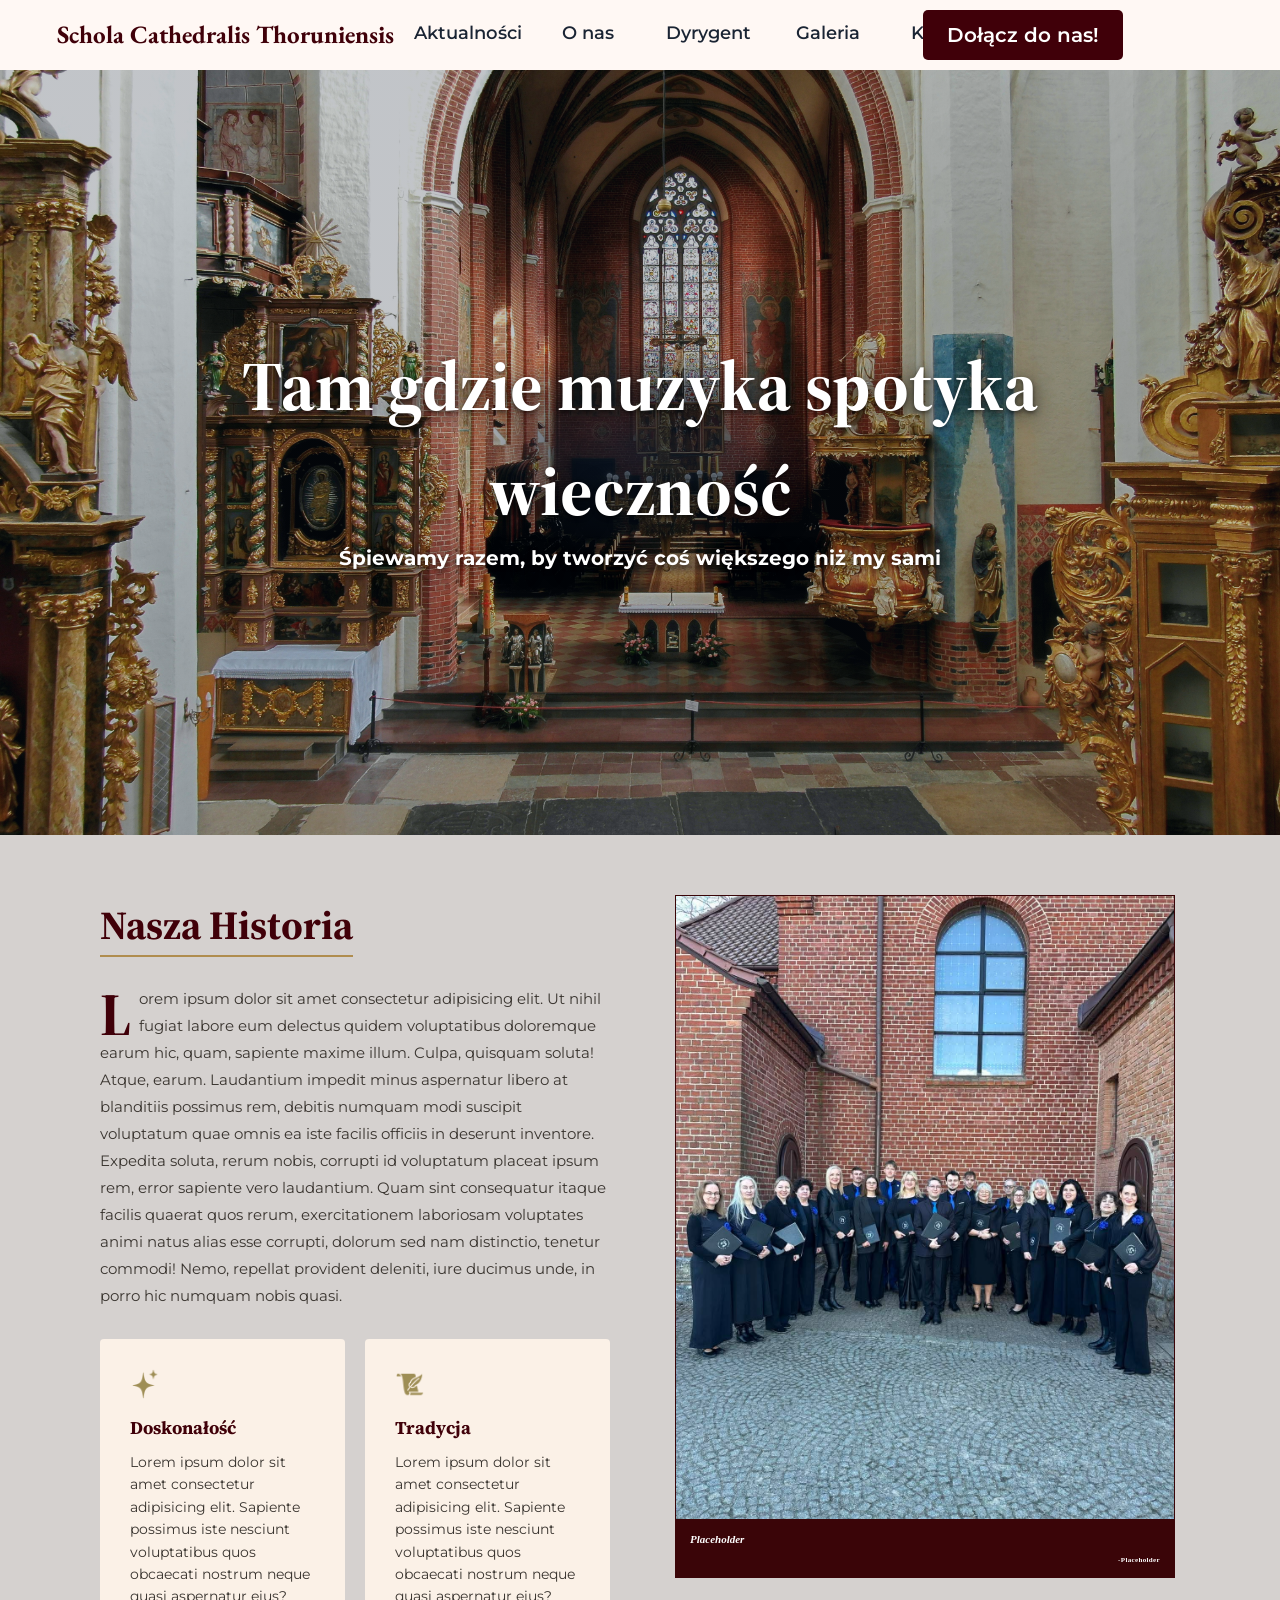
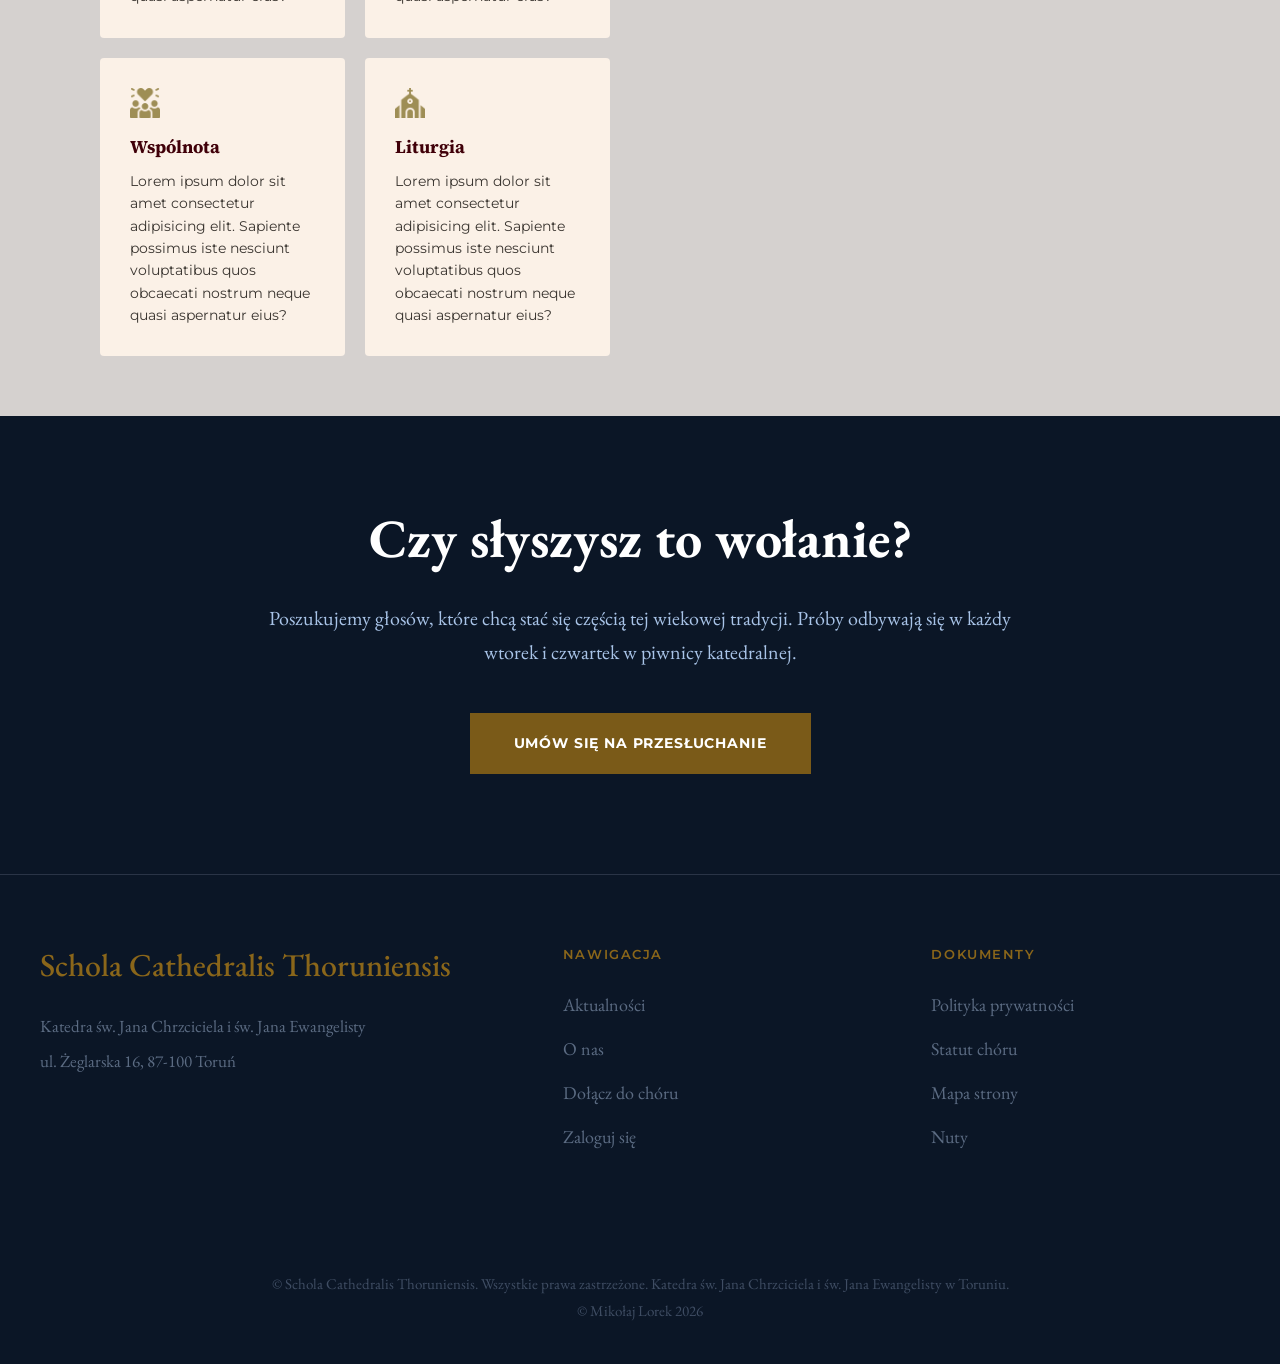
==== index.html @ 30264f5c "finished main page" ====
<!DOCTYPE html>
<html lang="en">
<head>
    <meta charset="UTF-8">
    <meta name="viewport" content="width=device-width, initial-scale=1.0">
    <title>Chór Schola Cathedralis Thoruniensis</title>
    <link rel="preconnect" href="https://fonts.googleapis.com">
    <link rel="preconnect" href="https://fonts.gstatic.com" crossorigin>
    <link href="https://fonts.googleapis.com/css2?family=EB+Garamond:ital,wght@0,400..800;1,400..800&display=swap" rel="stylesheet">
    <link rel="preconnect" href="https://fonts.googleapis.com">
    <link rel="preconnect" href="https://fonts.gstatic.com" crossorigin>
    <link href="https://fonts.googleapis.com/css2?family=EB+Garamond:ital,wght@0,400..800;1,400..800&family=Montserrat:ital,wght@0,100..900;1,100..900&display=swap" rel="stylesheet">
    <link rel="preconnect" href="https://fonts.googleapis.com">
    <link rel="preconnect" href="https://fonts.gstatic.com" crossorigin>
    <link href="https://fonts.googleapis.com/css2?family=EB+Garamond:ital,wght@0,400..800;1,400..800&family=Montserrat:ital,wght@0,100..900;1,100..900&family=Source+Serif+4:ital,opsz,wght@0,8..60,200..900;1,8..60,200..900&display=swap" rel="stylesheet">
    <link rel="stylesheet" href="assets/css/base/reset.css">
    <link rel="stylesheet" href="assets/css/components/header.css">
    <link rel="stylesheet" href="assets/css/pages/main.css">
    <link rel="stylesheet" href="assets/css/layout/container.css">
    <link rel="stylesheet" href="assets/css/components/footer.css">
</head>
<body>
    <header>
        <nav>
            <div class="logo">
                <h2><a href="index.html">Schola Cathedralis Thoruniensis</a></h2>
            </div>
            <ul>
                <li><a href="#">Aktualności</a></li>
                <li><a href="#">O nas</a></li>
                <li><a href="#">Dyrygent</a></li>
                <li><a href="#">Galeria</a></li>
                <li><a href="#">Kontakt</a></li>
            </ul>
            <button class="primary">Dołącz do nas!</button>
        </nav>
    </header>
    <main>
        <section class="cta">
          <div class="cta-img">
            <img src="assets/images/cta-vibrant.jpg" alt="Ołtarz Katedry św. Jana Chrzciciela i św. Jana Ewangelisty w Toruniu">
          </div>  
          <div class="hero-title">
            <h1>Tam gdzie muzyka spotyka wieczność</h1>
            <h2>Śpiewamy razem, by tworzyć coś większego niż my sami</h2>
          </div>
        </section>
        <section class="secondary-container about-short">
            <div class="about-container-one">
                <div class="about">
                    <h2>Nasza Historia</h2>
                    <p>Lorem ipsum dolor sit amet consectetur adipisicing elit. Ut nihil fugiat labore eum delectus quidem voluptatibus doloremque earum hic, quam, sapiente maxime illum. Culpa, quisquam soluta! Atque, earum. Laudantium impedit minus aspernatur libero at blanditiis possimus rem, debitis numquam modi suscipit voluptatum quae omnis ea iste facilis officiis in deserunt inventore. Expedita soluta, rerum nobis, corrupti id voluptatum placeat ipsum rem, error sapiente vero laudantium. Quam sint consequatur itaque facilis quaerat quos rerum, exercitationem laboriosam voluptates animi natus alias esse corrupti, dolorum sed nam distinctio, tenetur commodi! Nemo, repellat provident deleniti, iure ducimus unde, in porro hic numquam nobis quasi.</p>
                </div>
                <div class="card-box">
                    <div class="card">
                        <img src="assets/images/stars.png" alt="Ikona gwiazd">
                        <h4>Doskonałość</h4>
                        <p>Lorem ipsum dolor sit amet consectetur adipisicing elit. Sapiente possimus iste nesciunt voluptatibus quos obcaecati nostrum neque quasi aspernatur eius?</p>
                    </div>
                    <div class="card">
                        <img src="/assets/images/script.png" alt="Ikona pergaminu">
                        <h4>Tradycja</h4>
                        <p>Lorem ipsum dolor sit amet consectetur adipisicing elit. Sapiente possimus iste nesciunt voluptatibus quos obcaecati nostrum neque quasi aspernatur eius?</p>
                    </div>
                    <div class="card">
                        <img src="assets/images/love.png" alt="Ikona społeczności">
                        <h4>Wspólnota</h4>
                        <p>Lorem ipsum dolor sit amet consectetur adipisicing elit. Sapiente possimus iste nesciunt voluptatibus quos obcaecati nostrum neque quasi aspernatur eius?</p>
                    </div>
                    <div class="card">
                        <img src="assets/images/church.png" alt="Ikona kościoła">
                        <h4>Liturgia</h4>
                        <p>Lorem ipsum dolor sit amet consectetur adipisicing elit. Sapiente possimus iste nesciunt voluptatibus quos obcaecati nostrum neque quasi aspernatur eius?</p>
                    </div>
                </div>
            </div>
            <div class="about-container-two">
                <div class="about-image">
                    <img src="assets/images/sct.jpg" alt="Zdjęcie chóru Schola Thoruniensis Cathedralis">
                </div>
                <div class="about-quote">
                    <h3>Placeholder</h3>
                    <p>-Placeholder</p>
                </div>
            </div>
        </section>
    </main>
    <footer>
        <div class="footer-container">
            <div class="footer-cta">
                <h2>Czy słyszysz to wołanie?</h2>
                <p>Poszukujemy głosów, które chcą stać się częścią tej wiekowej tradycji. Próby odbywają się w każdy wtorek i czwartek w piwnicy katedralnej.</p>
                <button class="secondary">Umów się na przesłuchanie</button>
            </div>
            <div class="footer-nav">
                <div class="footer-nav-info">
                    <h3>Schola Cathedralis Thoruniensis</h3>
                    <p>Katedra św. Jana Chrzciciela i św. Jana Ewangelisty</p>
                    <p>ul. Żeglarska 16, 87-100 Toruń</p>
                </div>
                <div class="footer-nav-main">
                    <h4>Nawigacja</h4>
                    <ul>
                        <li><a href="#">Aktualności</a></li>
                        <li><a href="#">O nas</a></li>
                        <li><a href="#">Dołącz do chóru</a></li>
                        <li><a href="#">Zaloguj się</a></li>
                    </ul>
                </div>
                <div class="footer-nav-documents">
                    <h4>Dokumenty</h4>
                    <ul>
                        <li><a href="#">Polityka prywatności</a></li>
                        <li><a href="#">Statut chóru</a></li>
                        <li><a href="#">Mapa strony</a></li>
                        <li><a href="#">Nuty</a></li>
                    </ul>
                </div>
            </div>
            <div class="footer-copyrights">
                <p>&copy; Schola Cathedralis Thoruniensis. Wszystkie prawa zastrzeżone. Katedra św. Jana Chrzciciela i św. Jana Ewangelisty w Toruniu.</p>
                <p>&copy; Mikołaj Lorek 2026</p>
            </div>
        </div>
    </footer>
</body>
</html>
---- assets/css/components/header.css ----
nav {
    background-color: #FFF8F4;
    height: 7rem;
    width: 100%;
    display: flex;
    flex-direction: row;
    align-items: center;
    justify-content: space-around;
    padding: 0 5rem;
}

.logo h2 a {
    font-size: 2.5rem;
    color: #400009;
    font-family: 'EB Garamond';
}

nav ul {
    display: flex;
    width: 60rem;
    height: 100%;
    align-items: center;
    justify-content: space-around;
}

nav ul li {
    display: flex;
    width: 12rem;
    height: 100%;
    align-items: center;
    justify-content: center;
}

nav ul li a {
    position: relative;
    color: #1a2433;
    font-family: 'Montserrat';
    font-size: 1.8rem;
    font-weight: 550;
    padding-bottom: 0.4rem;
}

nav ul li a::after {
    content: '';
    position: absolute;
    bottom: 0;
    left: 0;
    width: 100%;
    height: 1px;
    background-color: #400009;
    transform: scaleX(0);
    transform-origin: left;
    transition: transform 0.3s ease-in-out;
}

nav ul li a:hover {
    font-weight: 600;
    color: #400009;
}

nav ul li a:hover::after {
    transform: scaleX(1);
}

.primary {
    display: flex;
    justify-content: center;
    align-items: center;
    position: relative;
    width: 20rem;
    height: 5rem;
    right: 10rem;
    font-family: 'Montserrat';
    font-size: 2rem;
    font-weight: 600;
    color: #fff;
    background-color: #400009;
    border: none;
    border-radius: 0.5rem;
    cursor: pointer;
}

.primary:hover {
    background-color: #650717;
    transition: 0.1s ease-in-out;
}
---- assets/css/pages/main.css ----
.cta {
    position: relative;
    margin: 0;
    height: 85vh;
    width: 100vw;
}

.cta-img {
    position: relative;
    width: 100%;
    height: 100%;
}

.cta-img img {
    width: 100%;
    height: 100%;
    object-fit: cover;
    object-position: center;
    display: block;
}

.hero-title {
    position: absolute;
    inset: 0;
    display: flex;
    flex-direction: column;
    align-items: center;
    justify-content: center;
    text-align: center;
    padding: 0 10rem;
    z-index: 2;
    color: #fff;
}

.hero-title::before {
    content: "";
    position: absolute;
    inset: 0;
    z-index: -1;
    background: radial-gradient(
        ellipse at center,
        rgba(11, 22, 38, 0.8) 0%,
        rgba(11, 22, 38, 0.6) 10%,
        rgba(11, 22, 38, 0.25) 20%
    );
}

.hero-title h1,
.hero-title h2 {
    text-shadow: 0 2px 4px rgba(0, 0, 0, 0.5), 0 4px 20px rgba(0, 0, 0, 0.6);
}

.hero-title h1 {
    font-size: 7rem;
    font-weight: bold;
    font-family: 'Source Serif 4';
}

.hero-title h2 {
    font-family: 'Montserrat';
    font-size: 2rem;
}

.about-short {
    display: flex;
    flex-direction: row;
    padding: 6rem 10rem;
    gap: 6rem;
    background-color: #d5d1cf;
    background-image: url("https://www.transparenttextures.com/patterns/paper-3.png");
}

.about-container-one {
    display: flex;
    flex-direction: column;
    flex: 1;
}

.about-container-two {
    display: flex;
    flex-direction: column;
    flex: 1;
    align-items: center;
}

.about h2 {
    font-family: 'Source Serif 4', serif;
    font-size: 4rem;
    color: #400009;
    margin-bottom: 0.8rem;
    border-bottom: 2px solid #b08d4f;
    display: inline-block;
}

.about p {
    font-family: 'Montserrat', sans-serif;
    font-size: 1.5rem;
    line-height: 1.8;
    color: #3a3530;
    margin-top: 2rem;
}

.about p::first-letter {
    font-family: 'Source Serif 4', serif;
    font-size: 6rem;
    font-weight: bold;
    color: #400009;
    float: left;
    line-height: 0.8;
    margin-right: 0.8rem;
    margin-top: 0.5rem;
}

.card-box {
    display: grid;
    grid-template-columns: 1fr 1fr;
    gap: 2rem;
    margin-top: 3rem;
}

.card {
    background-color: #fbf1e7;
    padding: 3rem;
    border-radius: 4px;
}

.card img {
    width: 3rem;
    height: 3rem;
    margin-bottom: 1.5rem;
    filter: brightness(0) saturate(100%) invert(58%) sepia(24%) saturate(660%) hue-rotate(9deg) brightness(92%) contrast(88%);
}

.card h4 {
    font-family: 'Source Serif 4', serif;
    font-size: 1.8rem;
    color: #400009;
    margin-bottom: 1rem;
}

.card p {
    font-family: 'Montserrat', sans-serif;
    font-size: 1.4rem;
    line-height: 1.6;
    color: #3a3530;
}

.about-image {
    position: relative;
    border: 1px #3a0508 solid;
    width: 50rem;
}

.about-image img {
    display: block;
    width: 100%;
    aspect-ratio: 4 / 5;
    object-fit: cover;
}

.about-quote {
    padding: 1.25rem 1.5rem;
    background-color: #3a0508;
    color: #fff;
    width: 50rem;
}

.about-quote h3 {
    margin: 0 0 0.75rem;
    font-family: "Playfair Display", Georgia, serif;
    font-size: 1.1rem;
    font-style: italic;
    font-weight: 600;
    line-height: 1.4;
}

.about-quote p {
    margin: 0;
    font-size: 0.7rem;
    font-weight: 700;
    letter-spacing: 0.05em;
    text-align: right;
}
---- assets/css/layout/container.css ----
.main-container {
    margin: 0 10rem;
}

.secondary-container {
    margin: 0;
}
---- assets/css/components/footer.css ----
footer {
    background-color: #0b1626;
    font-family: "EB Garamond", Georgia, serif;
}

.footer-container {
    width: 100%;
}



.footer-cta {
    max-width: 82rem;
    margin: 0 auto;
    padding: 9rem 3rem 10rem;
    text-align: center;
}

.footer-cta h2 {
    margin-bottom: 3rem;
    font-family: "EB Garamond", Georgia, serif;
    font-size: 5.4rem;
    font-weight: 700;
    line-height: 1.2;
    color: #ffffff;
}

.footer-cta p {
    margin-bottom: 4.4rem;
    font-family: "EB Garamond", Georgia, serif;
    font-size: 2rem;
    line-height: 1.7;
    color: #a9c4e8;
}

.footer-cta button {
    padding: 2rem 4.4rem;
    border: none;
    background-color: #7a5a18;
    font-family: "Montserrat", sans-serif;
    font-size: 1.4rem;
    font-weight: 700;
    letter-spacing: 0.06em;
    text-transform: uppercase;
    color: #ffffff;
    cursor: pointer;
    transition: background-color 0.2s ease;
}

.footer-cta button:hover {
    background-color: #946c1c;
}

.footer-cta button:focus-visible {
    outline: 2px solid #a9c4e8;
    outline-offset: 3px;
}

.footer-nav {
    display: flex;
    gap: 6rem;
    padding: 7rem max(4rem, calc((100% - 1280px) / 2)) 9rem;
    border-top: 1px solid #2a3446;
}

.footer-nav-info {
    flex: 1.5;
}

.footer-nav-main,
.footer-nav-documents {
    flex: 1;
}

.footer-nav-info h3 {
    margin-bottom: 2.6rem;
    font-family: "EB Garamond", Georgia, serif;
    font-size: 3.2rem;
    font-weight: 500;
    line-height: 1.3;
    color: #8a661a;
}

.footer-nav-info p {
    margin-bottom: 0.8rem;
    max-width: 36rem;
    font-family: "EB Garamond", Georgia, serif;
    font-size: 1.7rem;
    line-height: 1.6;
    color: #5b6b82;
}

.footer-nav-info p:last-child {
    max-width: none;
}

.footer-nav-main h4,
.footer-nav-documents h4 {
    margin-bottom: 2.6rem;
    font-family: "Montserrat", sans-serif;
    font-size: 1.3rem;
    font-weight: 600;
    letter-spacing: 0.12em;
    text-transform: uppercase;
    color: #8a661a;
}

.footer-nav ul {
    list-style: none;
}

.footer-nav li + li {
    margin-top: 1.7rem;
}

.footer-nav a {
    font-family: "EB Garamond", Georgia, serif;
    font-size: 1.8rem;
    color: #5b6b82;
    text-decoration: none;
    transition: color 0.2s ease;
}

.footer-nav a:hover,
.footer-nav a:focus-visible {
    color: #a9c4e8;
}

.footer-copyrights {
    padding: 3rem 4rem 4rem;
    text-align: center;
}

.footer-copyrights p {
    font-family: "EB Garamond", Georgia, serif;
    font-size: 1.5rem;
    line-height: 1.8;
    color: #3f4d63;
}

/* @media (max-width: 900px) {
    .footer-cta h2 {
        font-size: 4.2rem;
    }

    .footer-nav {
        flex-wrap: wrap;
        gap: 5rem 4rem;
    }

    .footer-nav-info {
        flex: 1 1 100%;
    }

    .footer-nav-info p {
        max-width: none;
    }
}

@media (max-width: 520px) {
    .footer-cta {
        padding: 6rem 2.4rem 7rem;
    }

    .footer-cta h2 {
        font-size: 3.6rem;
    }

    .footer-cta p {
        font-size: 1.8rem;
    }

    .footer-nav {
        flex-direction: column;
        flex-wrap: nowrap;
        padding: 5rem 2.4rem 6rem;
    }

    .footer-nav-info,
    .footer-nav-main,
    .footer-nav-documents {
        flex: none;
    }

    .footer-copyrights {
        padding: 2.4rem 2.4rem 3.6rem;
    }
} */
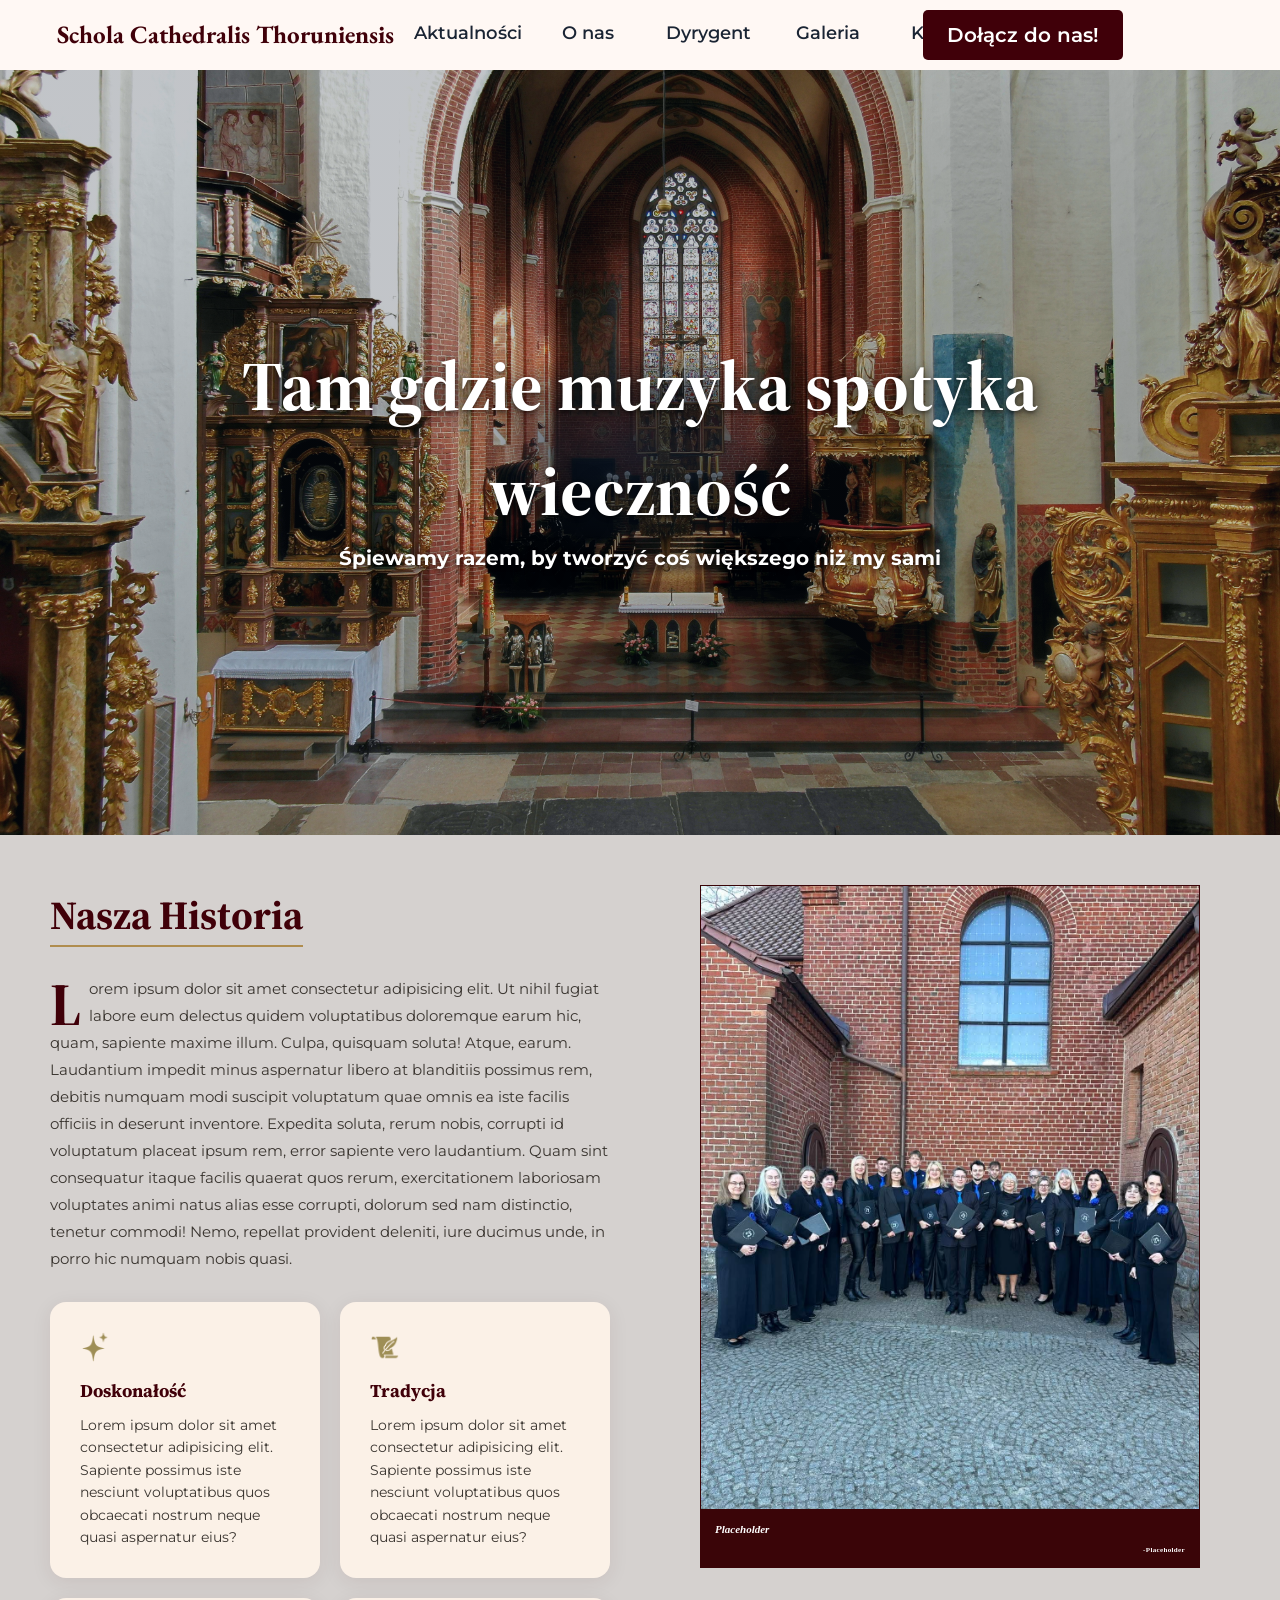
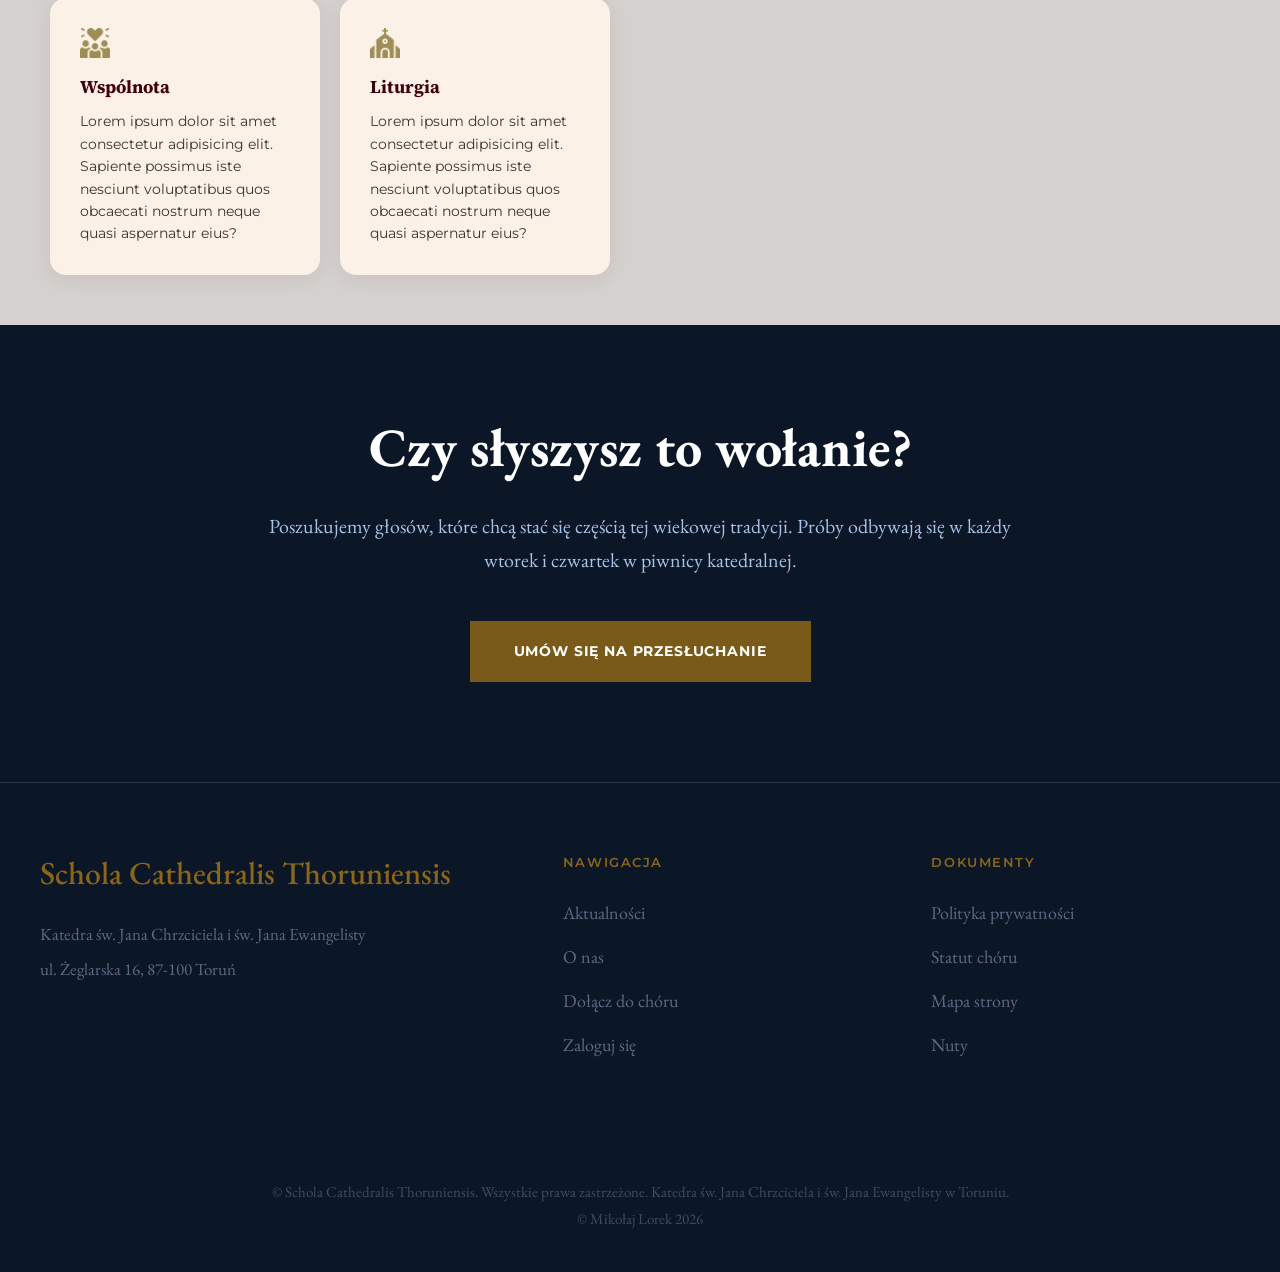
==== commit 0defcc59: "few changes regarding cta, and content of website." ====
--- a/index.html
+++ b/index.html
@@ -20,11 +20,17 @@
     <link rel="stylesheet" href="assets/css/components/footer.css">
 </head>
 <body>
-    <header>
-        <nav>
-            <div class="logo">
-                <h2><a href="index.html">Schola Cathedralis Thoruniensis</a></h2>
-            </div>
+<header>
+    <nav>
+        <div class="logo">
+            <h2><a href="index.html">Schola Cathedralis Thoruniensis</a></h2>
+        </div>
+        <button class="burger" aria-label="Otwórz menu" aria-expanded="false" aria-controls="nav-menu">
+            <span></span>
+            <span></span>
+            <span></span>
+        </button>
+        <div class="nav-menu" id="nav-menu">
             <ul>
                 <li><a href="#">Aktualności</a></li>
                 <li><a href="#">O nas</a></li>
@@ -32,13 +38,17 @@
                 <li><a href="#">Galeria</a></li>
                 <li><a href="#">Kontakt</a></li>
             </ul>
-            <button class="primary">Dołącz do nas!</button>
-        </nav>
-    </header>
+            <a href="join.html" class="primary">Dołącz do nas!</a>
+        </div>
+    </nav>
+</header>
     <main>
         <section class="cta">
           <div class="cta-img">
-            <img src="assets/images/cta-vibrant.jpg" alt="Ołtarz Katedry św. Jana Chrzciciela i św. Jana Ewangelisty w Toruniu">
+            <video src="assets/videos/Katedra śśw. Janów w Toruniu.mp4" poster="assets/images/cta-vibrant.jpg"
+                   autoplay muted loop playsinline preload="metadata"
+                   disablepictureinpicture disableremoteplayback
+                   aria-hidden="true" tabindex="-1"></video>
           </div>  
           <div class="hero-title">
             <h1>Tam gdzie muzyka spotyka wieczność</h1>
@@ -58,7 +68,7 @@
                         <p>Lorem ipsum dolor sit amet consectetur adipisicing elit. Sapiente possimus iste nesciunt voluptatibus quos obcaecati nostrum neque quasi aspernatur eius?</p>
                     </div>
                     <div class="card">
-                        <img src="/assets/images/script.png" alt="Ikona pergaminu">
+                        <img src="assets/images/script.png" alt="Ikona pergaminu">
                         <h4>Tradycja</h4>
                         <p>Lorem ipsum dolor sit amet consectetur adipisicing elit. Sapiente possimus iste nesciunt voluptatibus quos obcaecati nostrum neque quasi aspernatur eius?</p>
                     </div>
@@ -123,5 +133,6 @@
             </div>
         </div>
     </footer>
+    <script src="assets/js/nav-menu.js"></script>
 </body>
 </html>
--- a/assets/css/components/header.css
+++ b/assets/css/components/header.css
@@ -83,4 +83,107 @@
 .primary:hover {
     background-color: #650717;
     transition: 0.1s ease-in-out;
+}
+
+.nav-menu {
+    display: contents;
+}
+
+.burger {
+    display: none;
+}
+
+@media (max-width: 1024px) {
+    nav {
+        position: relative;
+        z-index: 10;
+        justify-content: space-between;
+        padding: 0 3rem;
+    }
+
+    .burger {
+        display: block;
+        position: relative;
+        width: 4.4rem;
+        height: 4.4rem;
+        background: none;
+        border: none;
+        cursor: pointer;
+    }
+
+    .burger:focus-visible {
+        outline: 2px solid #400009;
+        outline-offset: 2px;
+    }
+
+    .burger span {
+        position: absolute;
+        top: 50%;
+        left: 50%;
+        width: 2.8rem;
+        height: 0.25rem;
+        margin: -0.125rem 0 0 -1.4rem;
+        background-color: #400009;
+        border-radius: 0.2rem;
+    }
+
+    .burger span:nth-child(1) {
+        transform: translateY(-0.9rem);
+    }
+
+    .burger span:nth-child(3) {
+        transform: translateY(0.9rem);
+    }
+
+    .nav-menu {
+        display: flex;
+        flex-direction: column;
+        align-items: center;
+        position: absolute;
+        top: 100%;
+        left: 0;
+        width: 100%;
+        height: 0;
+        overflow: hidden;
+        background-color: #FFF8F4;
+    }
+
+    .nav-menu::after {
+        content: '';
+        flex: none;
+        height: 4rem;
+    }
+
+    .nav-menu ul {
+        flex-shrink: 0;
+        flex-direction: column;
+        width: 100%;
+        height: auto;
+        padding-top: 1rem;
+    }
+
+    .nav-menu ul li {
+        width: 100%;
+        height: 6rem;
+    }
+
+    .nav-menu ul li a {
+        font-size: 2.2rem;
+    }
+
+    .nav-menu .primary {
+        flex-shrink: 0;
+        right: 0;
+        margin-top: 1.5rem;
+    }
+}
+
+@media (max-width: 520px) {
+    nav {
+        padding: 0 2rem;
+    }
+
+    .logo h2 a {
+        font-size: 1.9rem;
+    }
 }
--- a/assets/css/pages/main.css
+++ b/assets/css/pages/main.css
@@ -17,6 +17,14 @@
     object-fit: cover;
     object-position: center;
     display: block;
+}
+
+.cta-img video {
+    display: block;
+    width: 100%;
+    height: 100%;
+    object-fit: cover;
+    pointer-events: none;
 }
 
 .hero-title {
@@ -64,7 +72,7 @@
 .about-short {
     display: flex;
     flex-direction: row;
-    padding: 6rem 10rem;
+    padding: 5rem;
     gap: 6rem;
     background-color: #d5d1cf;
     background-image: url("https://www.transparenttextures.com/patterns/paper-3.png");
@@ -121,7 +129,8 @@
 .card {
     background-color: #fbf1e7;
     padding: 3rem;
-    border-radius: 4px;
+    border-radius: 1.6rem;
+    box-shadow: 0 0.4rem 2rem rgba(64, 0, 9, 0.08);
 }
 
 .card img {
@@ -180,4 +189,36 @@
     font-weight: 700;
     letter-spacing: 0.05em;
     text-align: right;
+}
+
+@media (max-width: 1024px) {
+    .about-short {
+        flex-direction: column;
+        padding: 1rem;
+    }
+
+    .card-box {
+        display: flex;
+        flex-direction: column;
+    }
+
+    .about-image {
+        width: 100%;
+    }
+
+    .about-quote {
+        width: 100%;
+    }
+
+    .hero-title {
+        padding: 0 1rem;
+    }
+
+    .hero-title h1 {
+        font-size: 3rem;
+    }
+
+    .hero-title h2 {
+        font-size: 1.5rem;
+    }
 }
--- a/assets/css/components/footer.css
+++ b/assets/css/components/footer.css
@@ -138,7 +138,7 @@
     color: #3f4d63;
 }
 
-/* @media (max-width: 900px) {
+@media (max-width: 900px) {
     .footer-cta h2 {
         font-size: 4.2rem;
     }
@@ -185,4 +185,4 @@
     .footer-copyrights {
         padding: 2.4rem 2.4rem 3.6rem;
     }
-} */+}
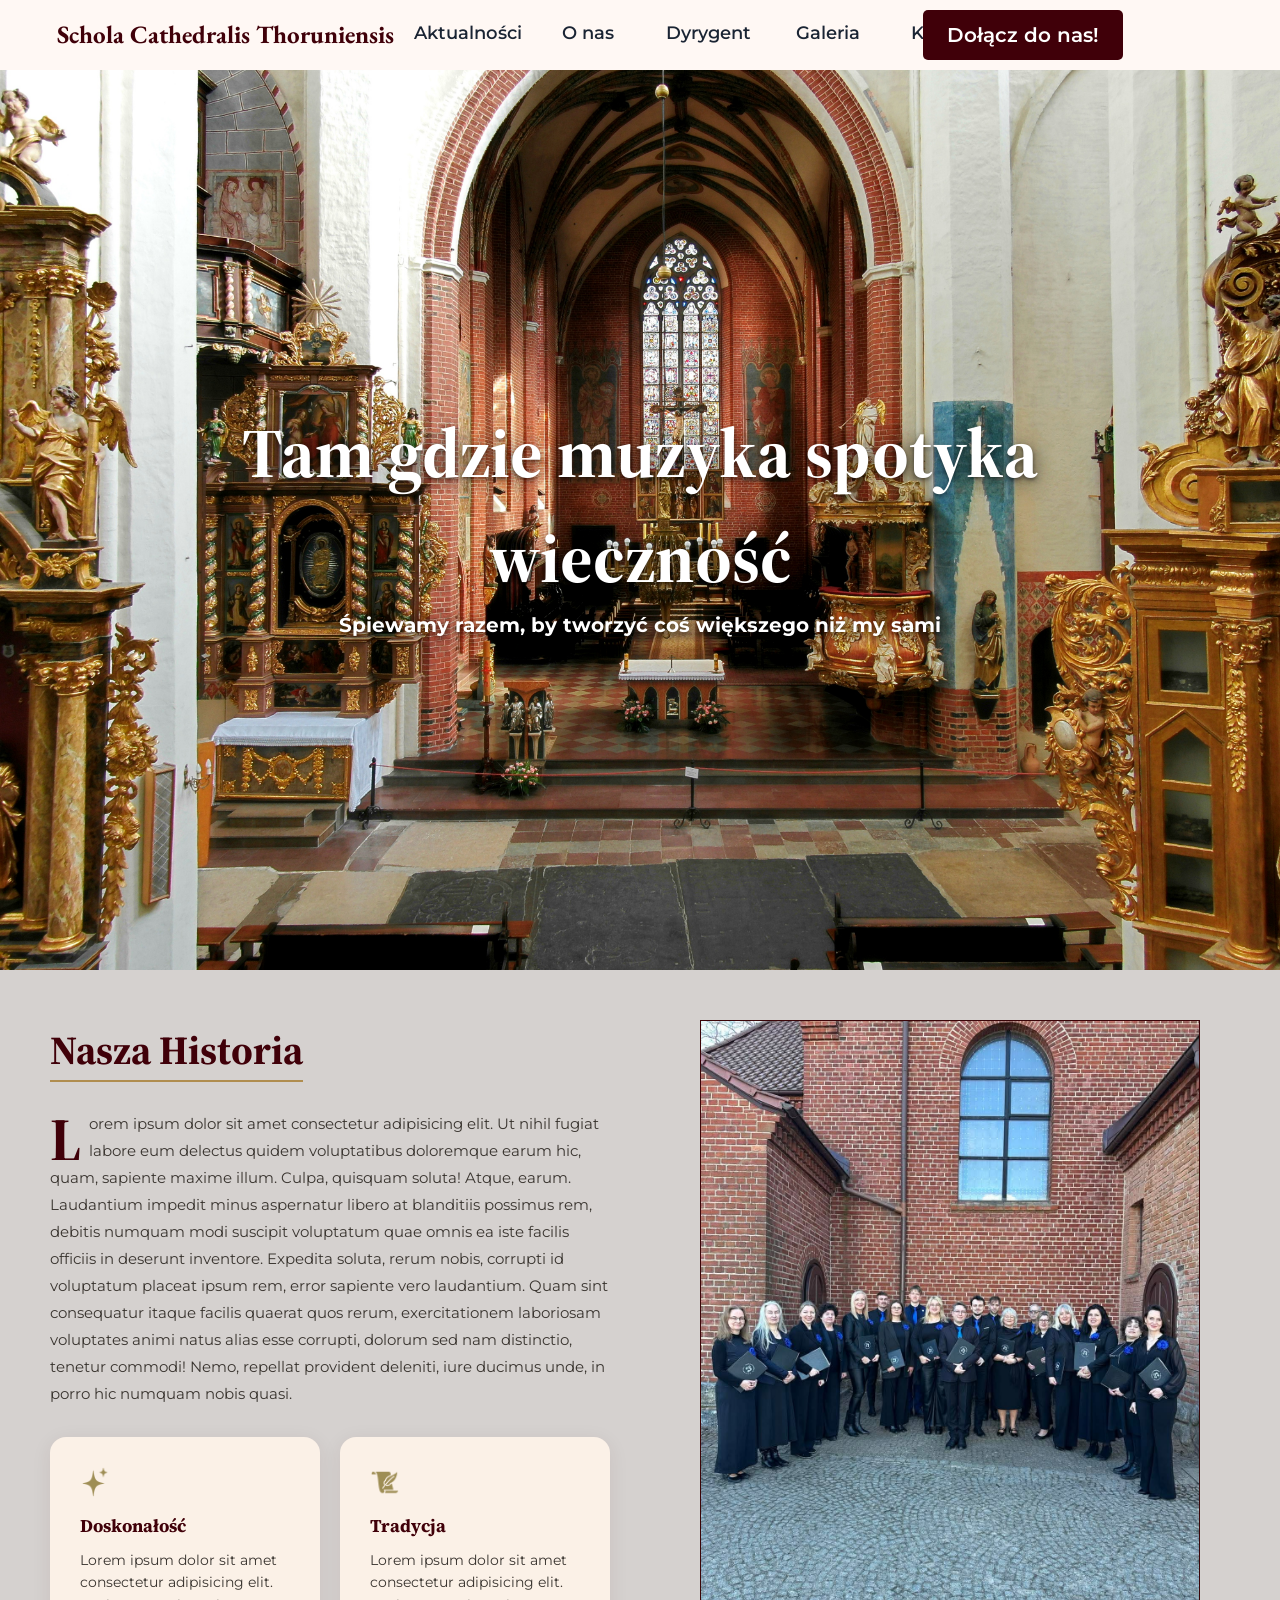
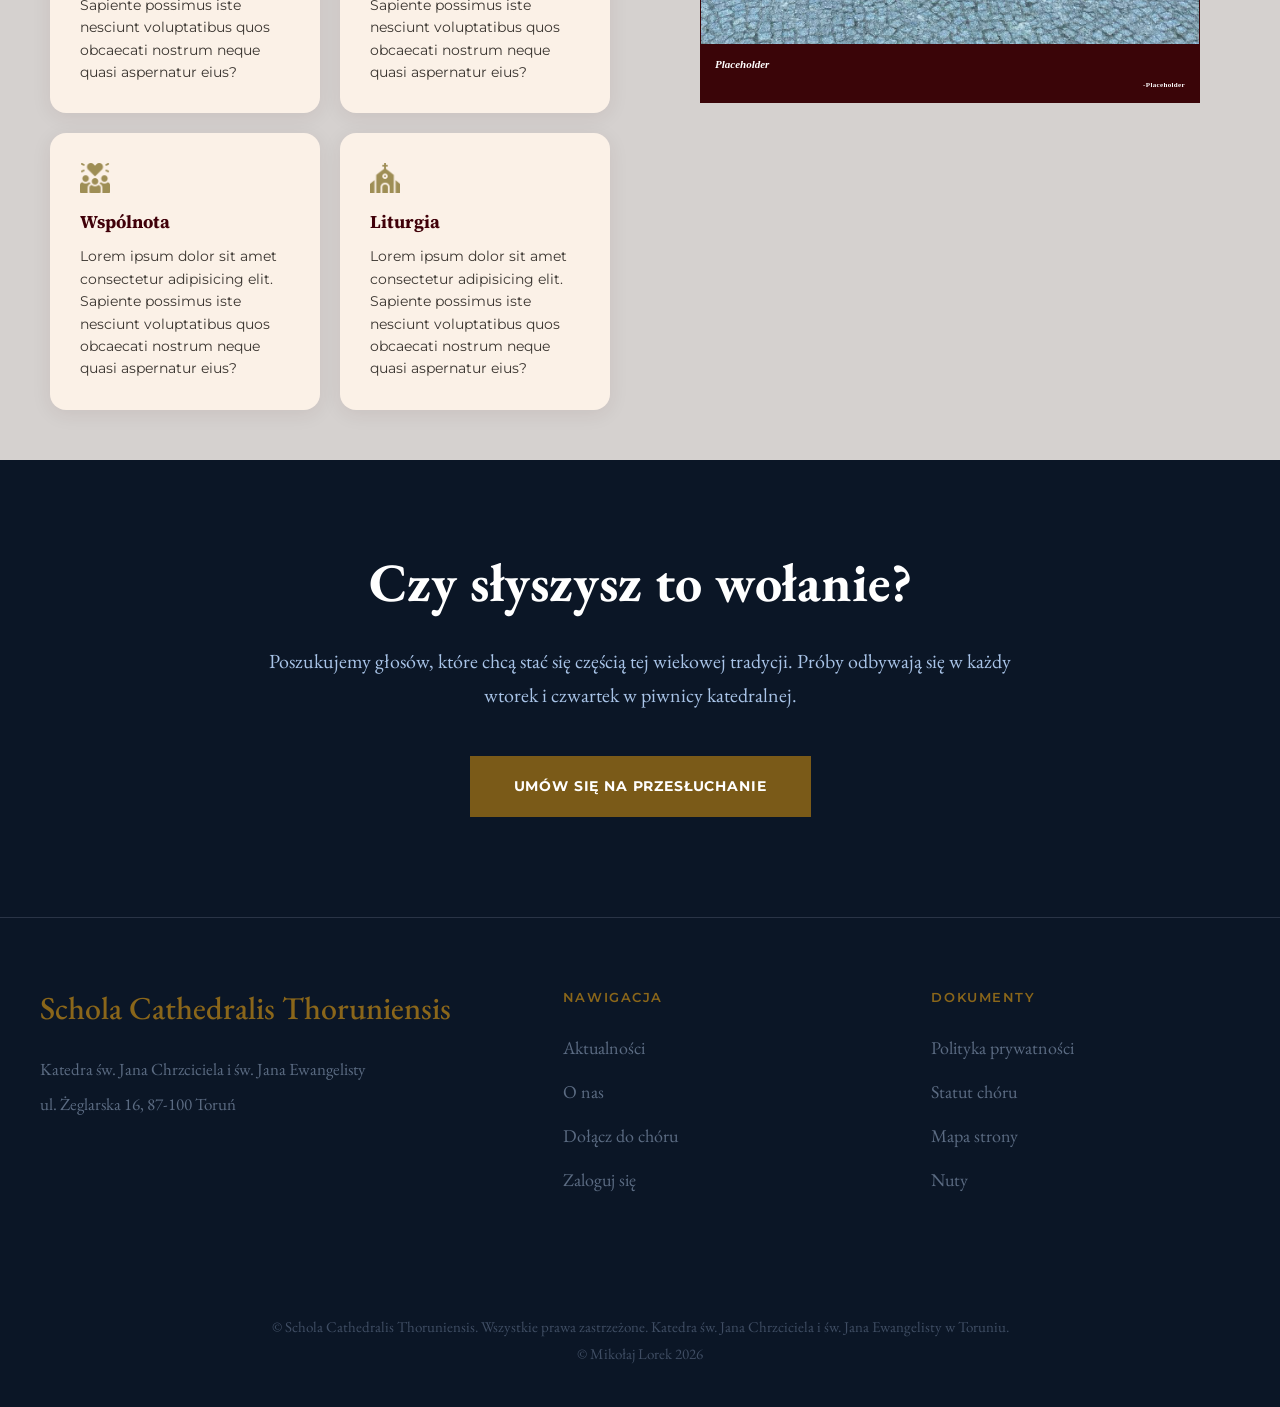
==== commit 4b47754c: "Created Conductor sub-page" ====
--- a/index.html
+++ b/index.html
@@ -34,7 +34,7 @@
             <ul>
                 <li><a href="#">Aktualności</a></li>
                 <li><a href="#">O nas</a></li>
-                <li><a href="#">Dyrygent</a></li>
+                <li><a href="dyrygent.html">Dyrygent</a></li>
                 <li><a href="#">Galeria</a></li>
                 <li><a href="#">Kontakt</a></li>
             </ul>
--- a/assets/css/pages/main.css
+++ b/assets/css/pages/main.css
@@ -1,7 +1,7 @@
 .cta {
     position: relative;
     margin: 0;
-    height: 85vh;
+    height: 100vh;
     width: 100vw;
 }
 
@@ -38,19 +38,6 @@
     padding: 0 10rem;
     z-index: 2;
     color: #fff;
-}
-
-.hero-title::before {
-    content: "";
-    position: absolute;
-    inset: 0;
-    z-index: -1;
-    background: radial-gradient(
-        ellipse at center,
-        rgba(11, 22, 38, 0.8) 0%,
-        rgba(11, 22, 38, 0.6) 10%,
-        rgba(11, 22, 38, 0.25) 20%
-    );
 }
 
 .hero-title h1,
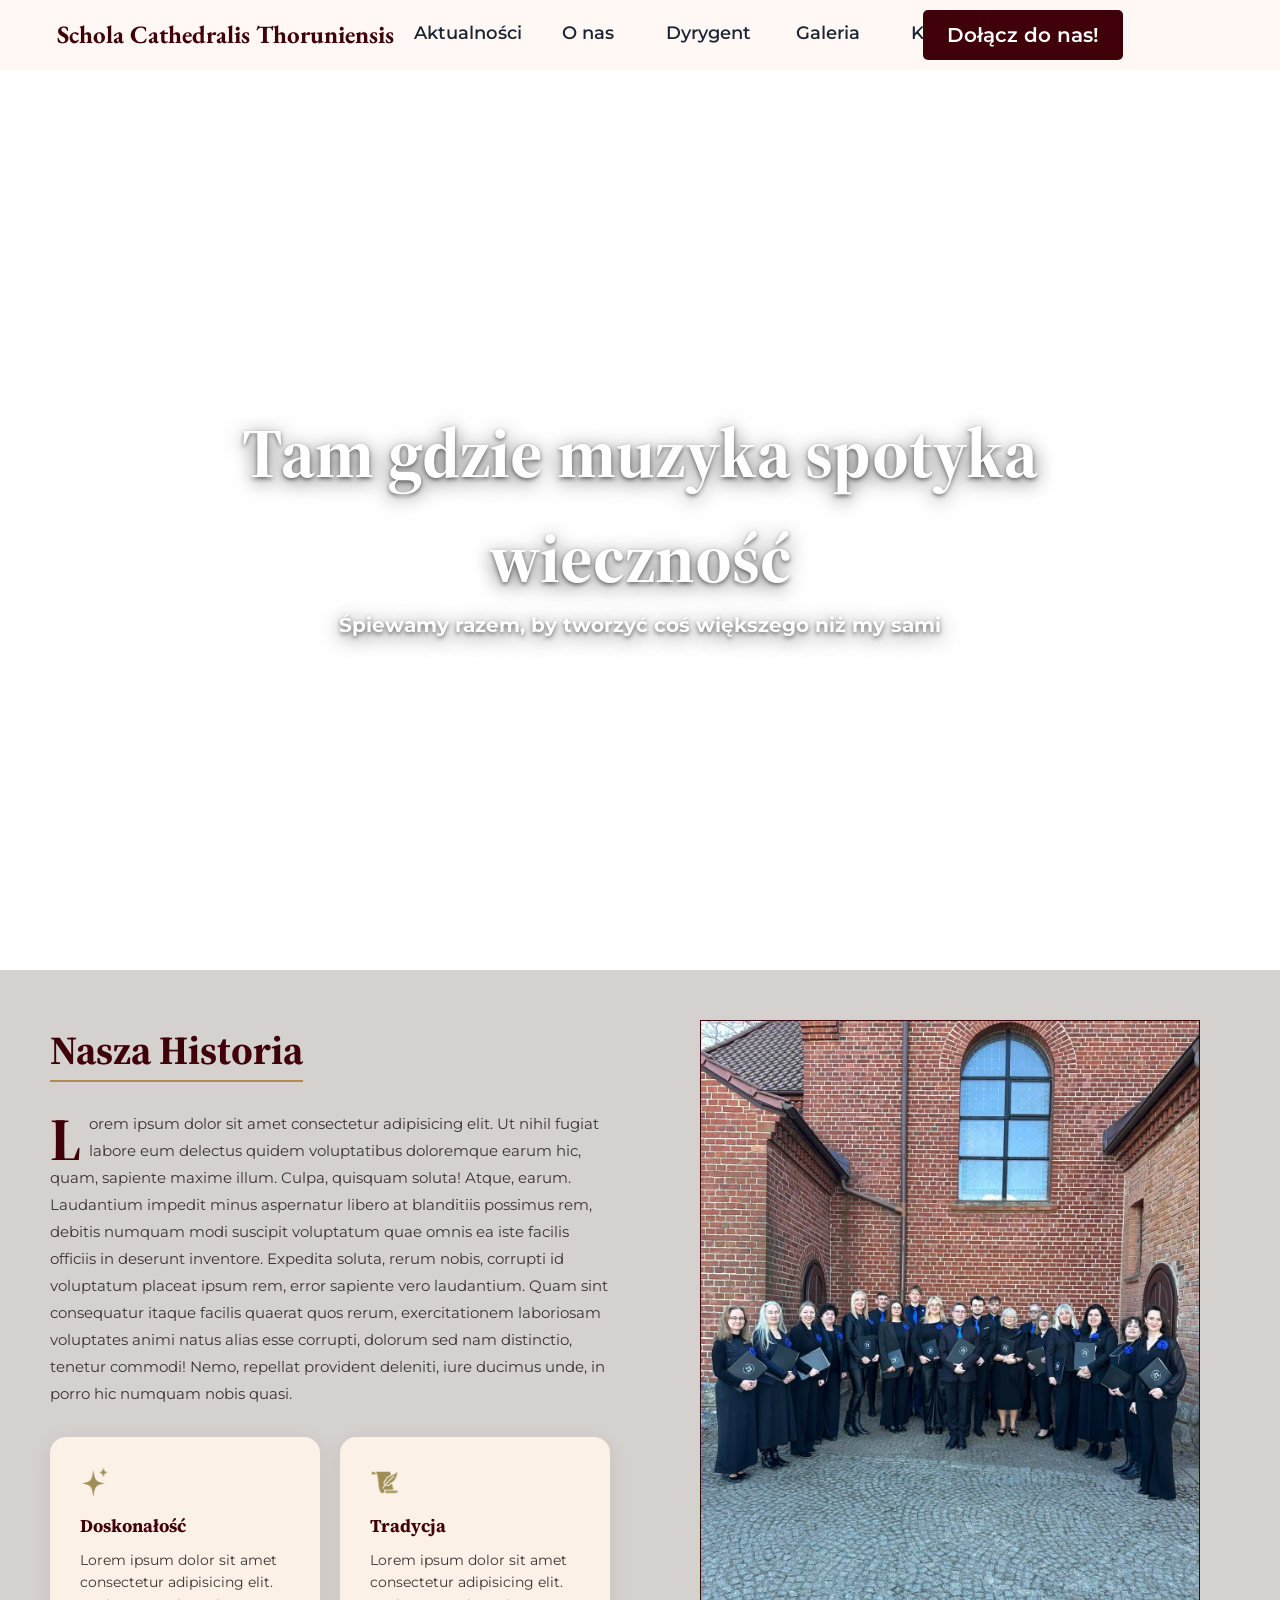
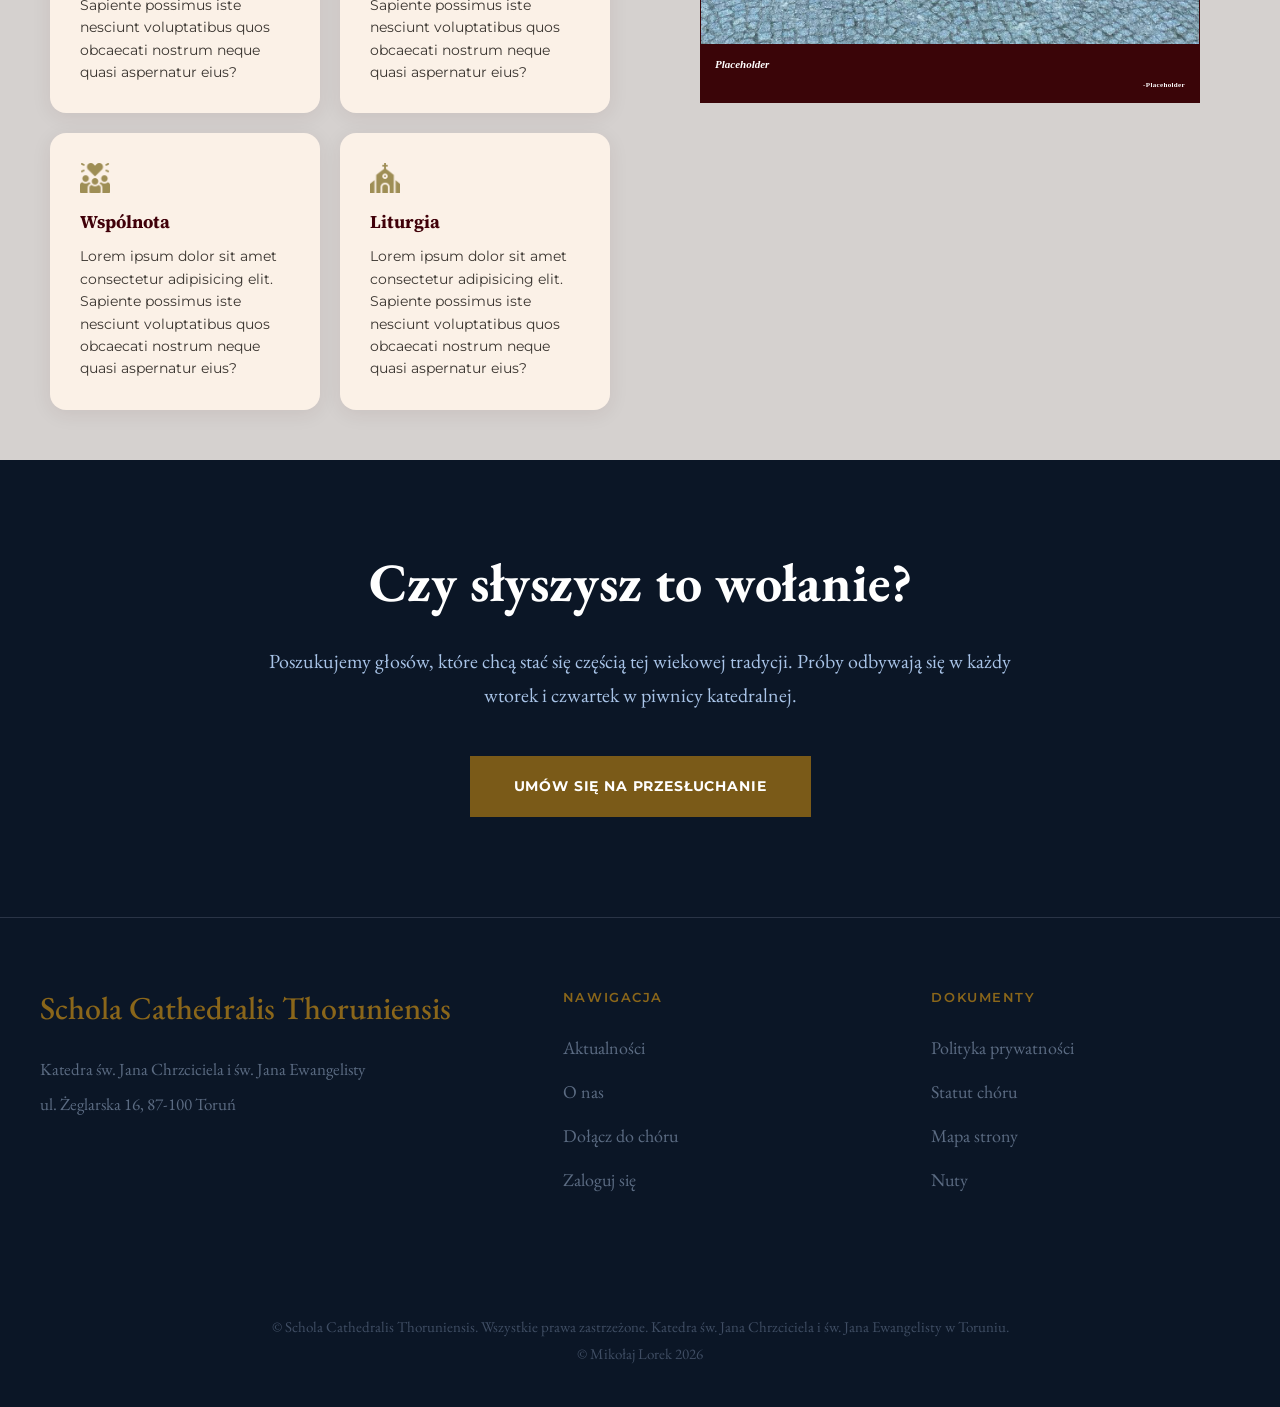
==== commit 52277e0d: "Finished the contact subpage" ====
--- a/index.html
+++ b/index.html
@@ -32,20 +32,20 @@
         </button>
         <div class="nav-menu" id="nav-menu">
             <ul>
-                <li><a href="#">Aktualności</a></li>
-                <li><a href="#">O nas</a></li>
+                <li><a href="aktualnosci.html">Aktualności</a></li>
+                <li><a href="about.html">O nas</a></li>
                 <li><a href="dyrygent.html">Dyrygent</a></li>
-                <li><a href="#">Galeria</a></li>
-                <li><a href="#">Kontakt</a></li>
+                <li><a href="galeria.html">Galeria</a></li>
+                <li><a href="kontakt.html">Kontakt</a></li>
             </ul>
-            <a href="join.html" class="primary">Dołącz do nas!</a>
+            <a href="dolacz.html" class="primary">Dołącz do nas!</a>
         </div>
     </nav>
 </header>
     <main>
         <section class="cta">
           <div class="cta-img">
-            <video src="assets/videos/Katedra śśw. Janów w Toruniu.mp4" poster="assets/images/cta-vibrant.jpg"
+            <video src="assets/videos/Katedra śśw. Janów w Toruniu.mp4"
                    autoplay muted loop playsinline preload="metadata"
                    disablepictureinpicture disableremoteplayback
                    aria-hidden="true" tabindex="-1"></video>
